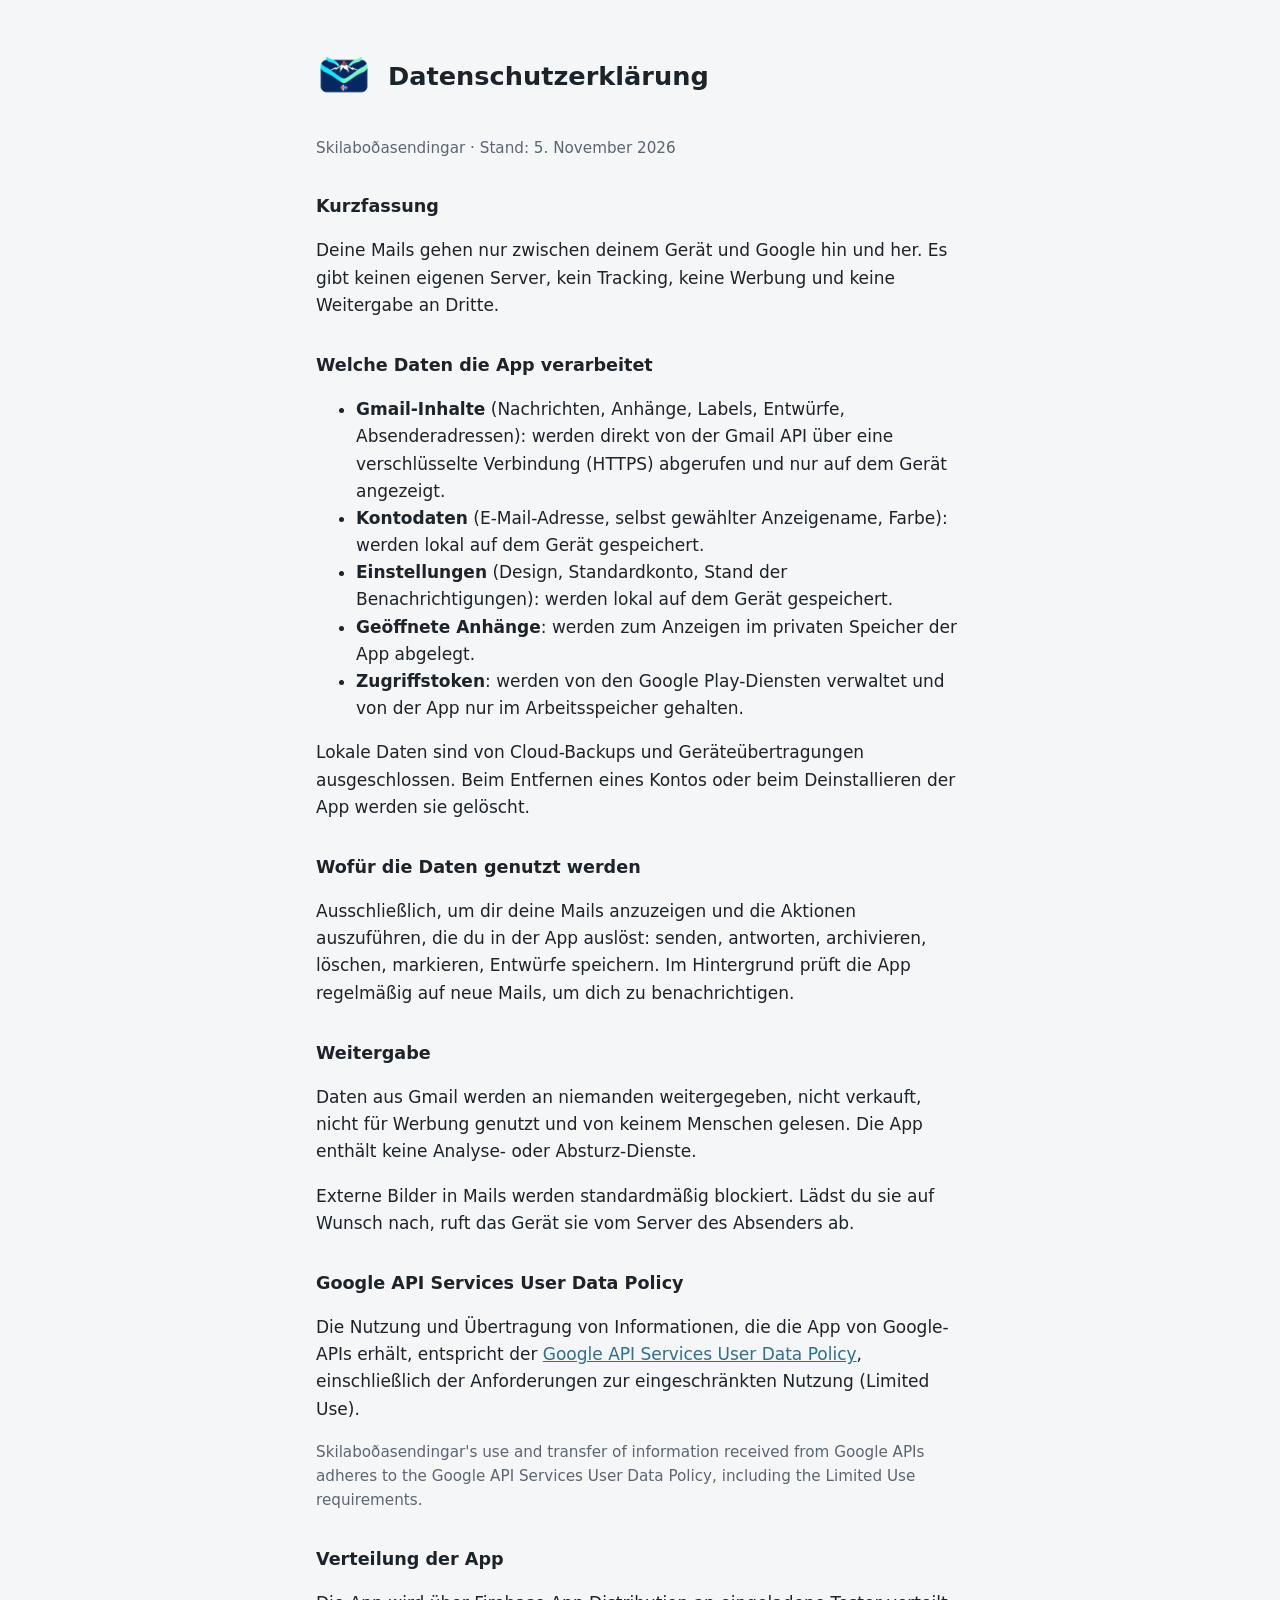
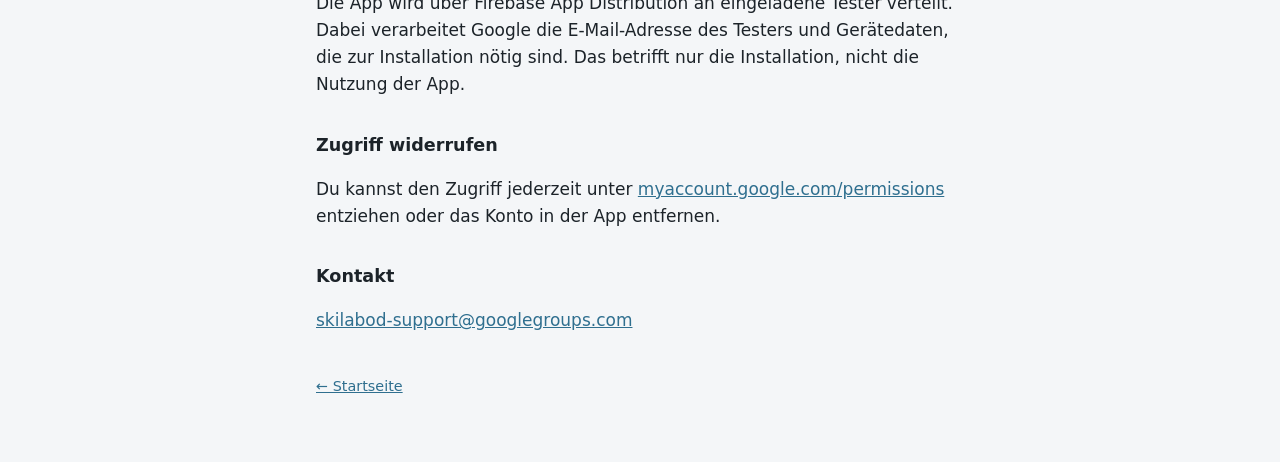
==== datenschutz.html @ 7eafce3e "Startseite und Datenschutzerklärung" ====
<!doctype html>
<html lang="de">
<head>
  <meta charset="utf-8">
  <meta name="viewport" content="width=device-width, initial-scale=1">
  <meta name="robots" content="noindex">
  <title>Datenschutz – Skilaboðasendingar</title>
  <link rel="icon" href="logo.png">
  <link rel="stylesheet" href="style.css">
</head>
<body>
<main>
  <header>
    <img src="logo.png" alt="">
    <h1>Datenschutzerklärung</h1>
  </header>
  <p class="muted">Skilaboðasendingar · Stand: 5. November 2026</p>

  <h2>Kurzfassung</h2>
  <p>Deine Mails gehen nur zwischen deinem Gerät und Google hin und her. Es gibt keinen eigenen Server, kein Tracking, keine Werbung und keine Weitergabe an Dritte.</p>

  <h2>Welche Daten die App verarbeitet</h2>
  <ul>
    <li><strong>Gmail-Inhalte</strong> (Nachrichten, Anhänge, Labels, Entwürfe, Absenderadressen): werden direkt von der Gmail API über eine verschlüsselte Verbindung (HTTPS) abgerufen und nur auf dem Gerät angezeigt.</li>
    <li><strong>Kontodaten</strong> (E-Mail-Adresse, selbst gewählter Anzeigename, Farbe): werden lokal auf dem Gerät gespeichert.</li>
    <li><strong>Einstellungen</strong> (Design, Standardkonto, Stand der Benachrichtigungen): werden lokal auf dem Gerät gespeichert.</li>
    <li><strong>Geöffnete Anhänge</strong>: werden zum Anzeigen im privaten Speicher der App abgelegt.</li>
    <li><strong>Zugriffstoken</strong>: werden von den Google Play-Diensten verwaltet und von der App nur im Arbeitsspeicher gehalten.</li>
  </ul>
  <p>Lokale Daten sind von Cloud-Backups und Geräteübertragungen ausgeschlossen. Beim Entfernen eines Kontos oder beim Deinstallieren der App werden sie gelöscht.</p>

  <h2>Wofür die Daten genutzt werden</h2>
  <p>Ausschließlich, um dir deine Mails anzuzeigen und die Aktionen auszuführen, die du in der App auslöst: senden, antworten, archivieren, löschen, markieren, Entwürfe speichern. Im Hintergrund prüft die App regelmäßig auf neue Mails, um dich zu benachrichtigen.</p>

  <h2>Weitergabe</h2>
  <p>Daten aus Gmail werden an niemanden weitergegeben, nicht verkauft, nicht für Werbung genutzt und von keinem Menschen gelesen. Die App enthält keine Analyse- oder Absturz-Dienste.</p>
  <p>Externe Bilder in Mails werden standardmäßig blockiert. Lädst du sie auf Wunsch nach, ruft das Gerät sie vom Server des Absenders ab.</p>

  <h2>Google API Services User Data Policy</h2>
  <p>Die Nutzung und Übertragung von Informationen, die die App von Google-APIs erhält, entspricht der <a href="https://developers.google.com/terms/api-services-user-data-policy">Google API Services User Data Policy</a>, einschließlich der Anforderungen zur eingeschränkten Nutzung (Limited Use).</p>
  <p lang="en" class="muted">Skilaboðasendingar's use and transfer of information received from Google APIs adheres to the Google API Services User Data Policy, including the Limited Use requirements.</p>

  <h2>Verteilung der App</h2>
  <p>Die App wird über Firebase App Distribution an eingeladene Tester verteilt. Dabei verarbeitet Google die E-Mail-Adresse des Testers und Gerätedaten, die zur Installation nötig sind. Das betrifft nur die Installation, nicht die Nutzung der App.</p>

  <h2>Zugriff widerrufen</h2>
  <p>Du kannst den Zugriff jederzeit unter <a href="https://myaccount.google.com/permissions">myaccount.google.com/permissions</a> entziehen oder das Konto in der App entfernen.</p>

  <h2>Kontakt</h2>
  <p><a href="mailto:skilabod-support@googlegroups.com">skilabod-support@googlegroups.com</a></p>

  <footer><a href="index.html">← Startseite</a></footer>
</main>
</body>
</html>
---- style.css ----
:root {
  --bg: #f4f6f8;
  --surface: #ffffff;
  --text: #1c2329;
  --muted: #5b6670;
  --accent: #2f6f8f;
  --line: #dde3e8;
}
@media (prefers-color-scheme: dark) {
  :root {
    --bg: #12171b;
    --surface: #1a2126;
    --text: #e6ebef;
    --muted: #9aa6b0;
    --accent: #7fb6d1;
    --line: #2a333a;
  }
}
* { box-sizing: border-box; }
body {
  margin: 0;
  background: var(--bg);
  color: var(--text);
  font: 17px/1.6 system-ui, -apple-system, "Segoe UI", Roboto, sans-serif;
}
main {
  max-width: 680px;
  margin: 0 auto;
  padding: 48px 16px 64px;
}
header { display: flex; align-items: center; gap: 16px; margin-bottom: 32px; }
header img { width: 56px; height: 56px; border-radius: 14px; }
h1 { font-size: 1.6rem; line-height: 1.2; margin: 0; }
h2 { font-size: 1.1rem; margin: 32px 0 8px; }
p, li { color: var(--text); }
.muted { color: var(--muted); font-size: 0.95rem; }
a { color: var(--accent); }
section {
  background: var(--surface);
  border: 1px solid var(--line);
  border-radius: 12px;
  padding: 8px 24px 16px;
  margin-top: 24px;
}
footer { margin-top: 40px; font-size: 0.9rem; color: var(--muted); }
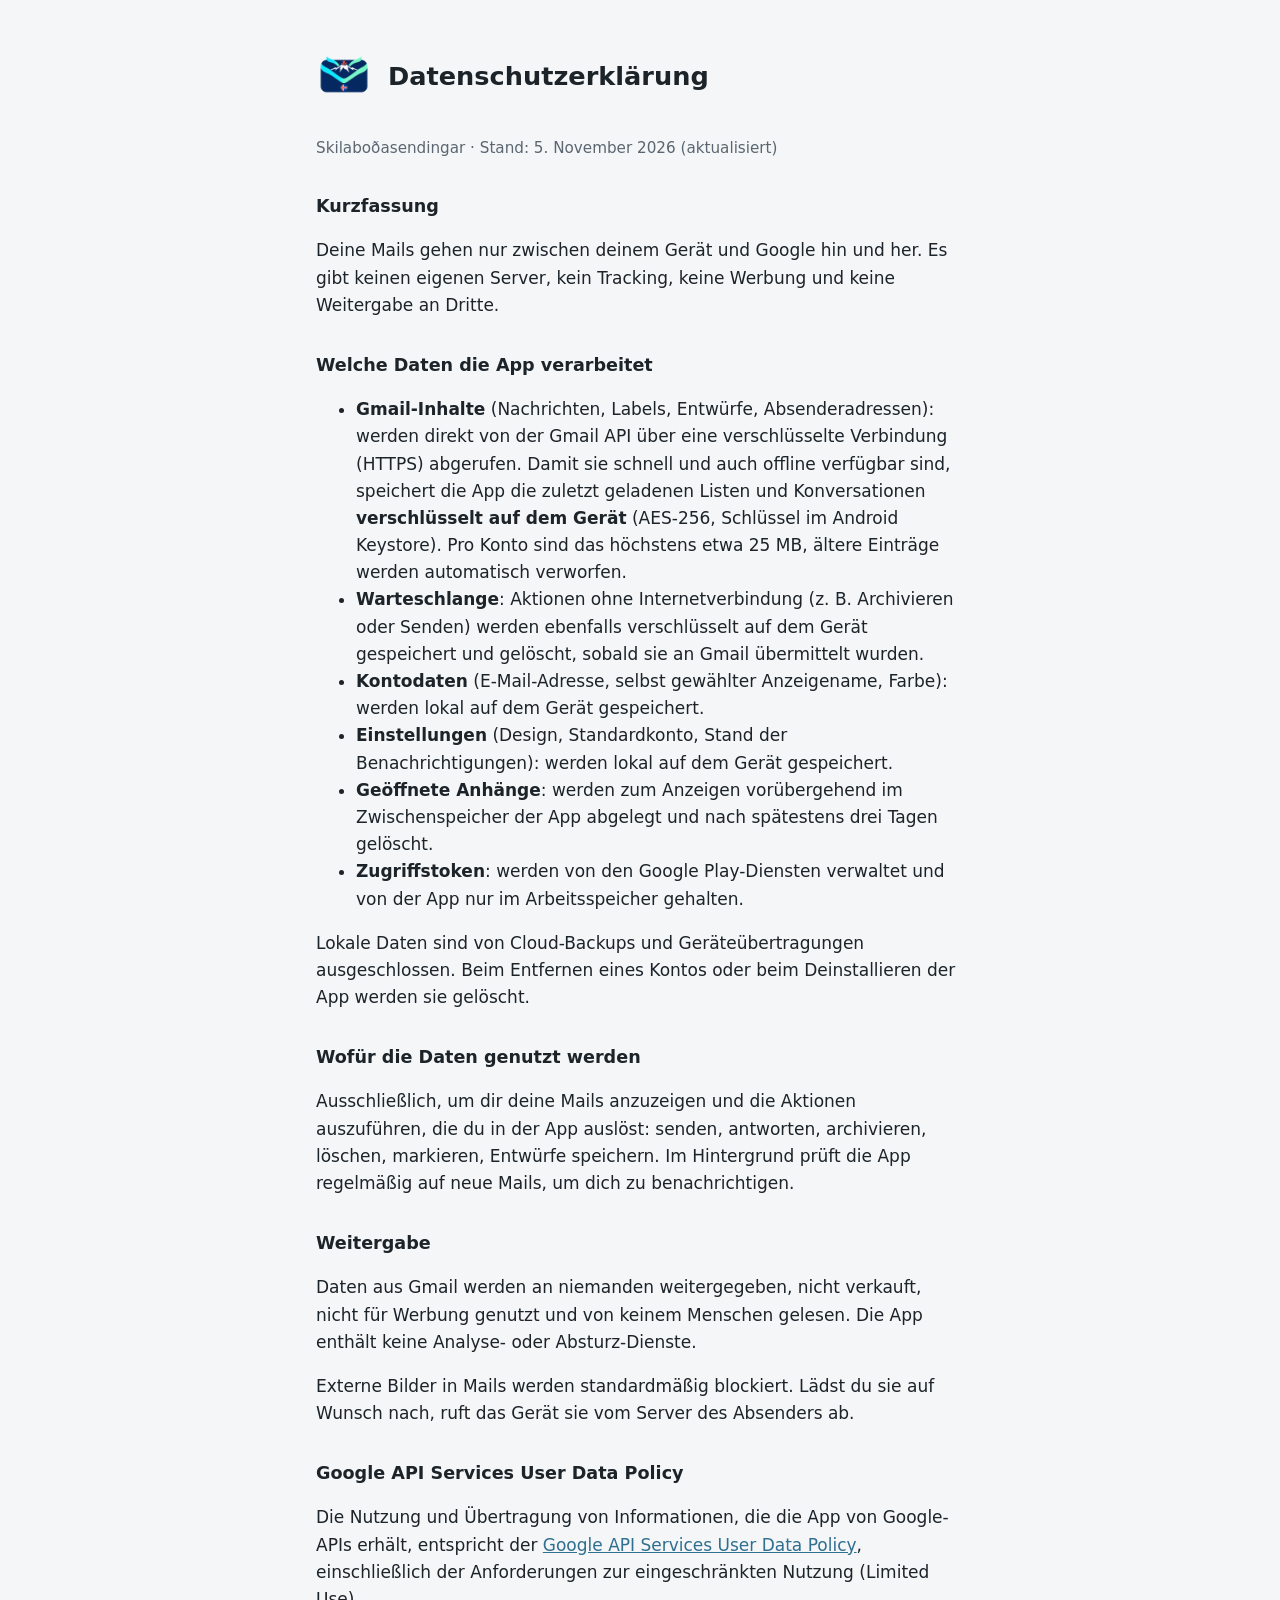
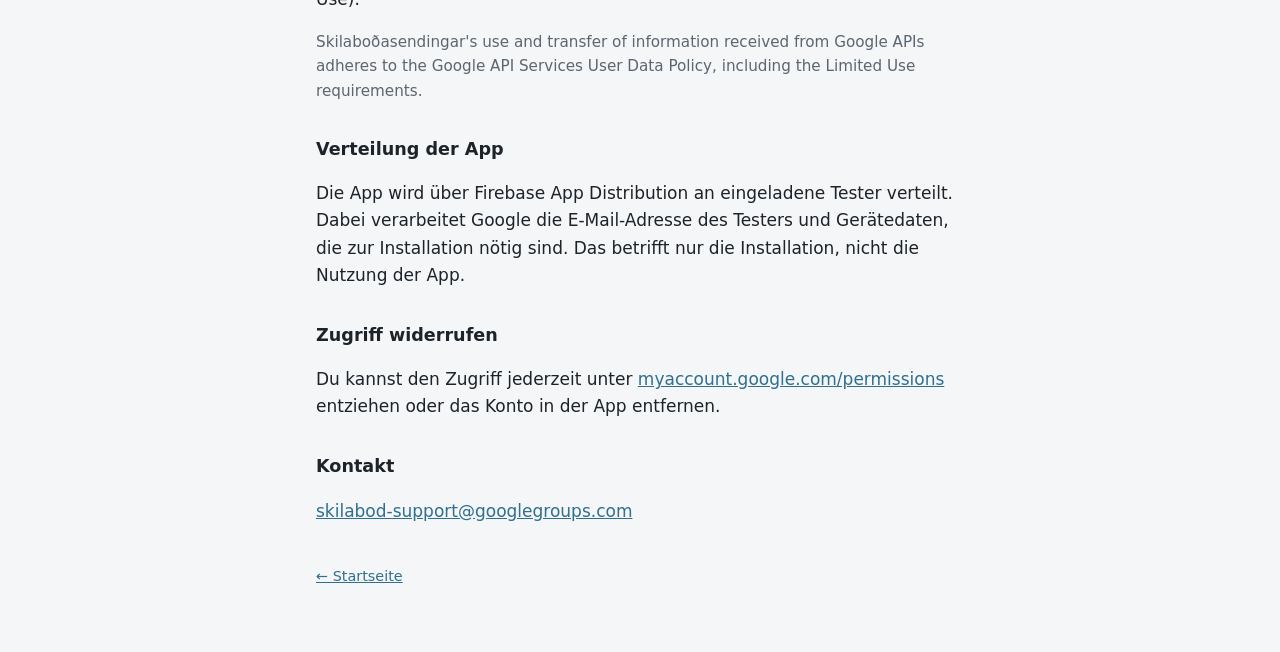
==== commit ad2b483a: "Datenschutz: lokaler verschlüsselter Speicher und Warteschlange" ====
--- a/datenschutz.html
+++ b/datenschutz.html
@@ -14,17 +14,18 @@
     <img src="logo.png" alt="">
     <h1>Datenschutzerklärung</h1>
   </header>
-  <p class="muted">Skilaboðasendingar · Stand: 5. November 2026</p>
+  <p class="muted">Skilaboðasendingar · Stand: 5. November 2026 (aktualisiert)</p>
 
   <h2>Kurzfassung</h2>
   <p>Deine Mails gehen nur zwischen deinem Gerät und Google hin und her. Es gibt keinen eigenen Server, kein Tracking, keine Werbung und keine Weitergabe an Dritte.</p>
 
   <h2>Welche Daten die App verarbeitet</h2>
   <ul>
-    <li><strong>Gmail-Inhalte</strong> (Nachrichten, Anhänge, Labels, Entwürfe, Absenderadressen): werden direkt von der Gmail API über eine verschlüsselte Verbindung (HTTPS) abgerufen und nur auf dem Gerät angezeigt.</li>
+    <li><strong>Gmail-Inhalte</strong> (Nachrichten, Labels, Entwürfe, Absenderadressen): werden direkt von der Gmail API über eine verschlüsselte Verbindung (HTTPS) abgerufen. Damit sie schnell und auch offline verfügbar sind, speichert die App die zuletzt geladenen Listen und Konversationen <strong>verschlüsselt auf dem Gerät</strong> (AES-256, Schlüssel im Android Keystore). Pro Konto sind das höchstens etwa 25&nbsp;MB, ältere Einträge werden automatisch verworfen.</li>
+    <li><strong>Warteschlange</strong>: Aktionen ohne Internetverbindung (z.&nbsp;B. Archivieren oder Senden) werden ebenfalls verschlüsselt auf dem Gerät gespeichert und gelöscht, sobald sie an Gmail übermittelt wurden.</li>
     <li><strong>Kontodaten</strong> (E-Mail-Adresse, selbst gewählter Anzeigename, Farbe): werden lokal auf dem Gerät gespeichert.</li>
     <li><strong>Einstellungen</strong> (Design, Standardkonto, Stand der Benachrichtigungen): werden lokal auf dem Gerät gespeichert.</li>
-    <li><strong>Geöffnete Anhänge</strong>: werden zum Anzeigen im privaten Speicher der App abgelegt.</li>
+    <li><strong>Geöffnete Anhänge</strong>: werden zum Anzeigen vorübergehend im Zwischenspeicher der App abgelegt und nach spätestens drei Tagen gelöscht.</li>
     <li><strong>Zugriffstoken</strong>: werden von den Google Play-Diensten verwaltet und von der App nur im Arbeitsspeicher gehalten.</li>
   </ul>
   <p>Lokale Daten sind von Cloud-Backups und Geräteübertragungen ausgeschlossen. Beim Entfernen eines Kontos oder beim Deinstallieren der App werden sie gelöscht.</p>
